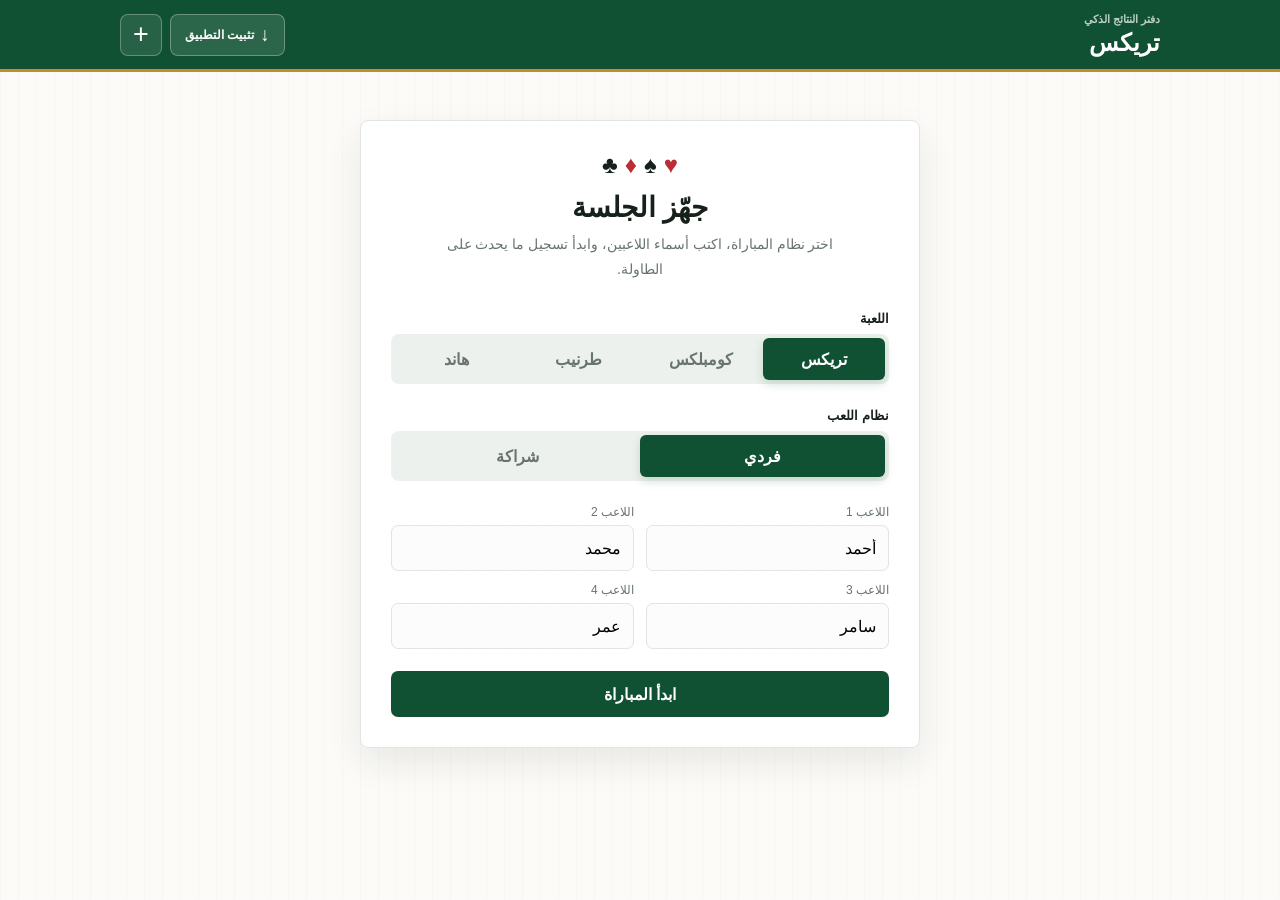
==== app.html @ 5139ea2a "feat: add landing page" ====
<!doctype html>
<html lang="ar" dir="rtl">
<head>
  <meta charset="utf-8">
  <meta name="viewport" content="width=device-width, initial-scale=1">
  <meta name="theme-color" content="#0f5132">
  <meta name="application-name" content="دفتر النتائج">
  <meta name="apple-mobile-web-app-capable" content="yes">
  <meta name="apple-mobile-web-app-status-bar-style" content="black-translucent">
  <meta name="apple-mobile-web-app-title" content="دفتر النتائج">
  <link rel="manifest" href="app.webmanifest">
  <link rel="icon" type="image/png" sizes="32x32" href="icons/icon-32.png">
  <link rel="apple-touch-icon" sizes="180x180" href="icons/icon-180.png">
  <title>دفتر تريكس</title>
  <link rel="stylesheet" href="styles.css">
</head>
<body>
  <header class="app-header">
    <div>
      <p class="eyebrow">دفتر النتائج الذكي</p>
      <h1>تريكس</h1>
    </div>
    <div class="header-actions">
      <button class="install-button" id="installAppButton" type="button">
        <span class="install-symbol" aria-hidden="true">↓</span>
        <span>تثبيت التطبيق</span>
      </button>
      <button class="icon-button" id="newGameButton" title="مباراة جديدة" aria-label="مباراة جديدة">
        <span aria-hidden="true">+</span>
      </button>
    </div>
  </header>

  <main>
    <section class="screen active" id="setupScreen">
      <div class="setup-intro">
        <div class="deck-mark" aria-hidden="true">
          <span class="red">♥</span><span>♠</span><span class="red">♦</span><span>♣</span>
        </div>
        <h2>جهّز الجلسة</h2>
        <p>اختر نظام المباراة، اكتب أسماء اللاعبين، وابدأ تسجيل ما يحدث على الطاولة.</p>
      </div>

      <div class="control-group">
        <span class="control-label">اللعبة</span>
        <div class="segmented game-segmented" role="radiogroup" aria-label="اللعبة">
          <button class="segment game-choice active" data-game="trix" role="radio" aria-checked="true">تريكس</button>
          <button class="segment game-choice" data-game="complex" role="radio" aria-checked="false">كومبلكس</button>
          <button class="segment game-choice" data-game="tarneeb" role="radio" aria-checked="false">طرنيب</button>
          <button class="segment game-choice" data-game="hand" role="radio" aria-checked="false">هاند</button>
        </div>
      </div>

      <div class="control-group" id="modeControl">
        <span class="control-label">نظام اللعب</span>
        <div class="segmented" role="radiogroup" aria-label="نظام اللعب">
          <button class="segment mode-choice active" data-mode="individual" role="radio" aria-checked="true">فردي</button>
          <button class="segment mode-choice" data-mode="partnership" role="radio" aria-checked="false">شراكة</button>
        </div>
      </div>

      <div class="control-group hidden" id="targetControl">
        <span class="control-label">تنتهي المباراة عند</span>
        <div class="segmented target-segmented" role="radiogroup" aria-label="نقاط نهاية المباراة">
          <button class="segment target-choice active" data-target="31" role="radio" aria-checked="true">31</button>
          <button class="segment target-choice" data-target="41" role="radio" aria-checked="false">41</button>
          <button class="segment target-choice" data-target="61" role="radio" aria-checked="false">61</button>
        </div>
      </div>

      <div class="control-group hidden" id="handEndControl">
        <span class="control-label">طريقة إنهاء هاند</span>
        <div class="segmented hand-end-segmented" role="radiogroup" aria-label="طريقة إنهاء هاند">
          <button class="segment hand-end-choice active" data-hand-end="manual" role="radio" aria-checked="true">يدوي</button>
          <button class="segment hand-end-choice" data-hand-end="five" role="radio" aria-checked="false">بعد 5 جولات</button>
          <button class="segment hand-end-choice" data-hand-end="minus200" role="radio" aria-checked="false">عند سالب 200</button>
        </div>
      </div>

      <div class="players-form" id="playersForm"></div>

      <button class="primary-button" id="startGameButton">ابدأ المباراة</button>
    </section>

    <section class="screen" id="gameScreen">
      <section class="score-strip" id="scoreStrip" aria-label="النتائج الحالية"></section>

      <div class="game-layout">
        <div class="game-main">
          <section class="round-picker">
            <div class="section-heading">
              <div>
                <p class="eyebrow">اختر الجولة</p>
                <h2 id="roundHeading">ماذا لعبتم؟</h2>
                <div class="kingdom-status" id="kingdomStatus"></div>
              </div>
              <span class="round-counter" id="roundCounter">0 جولة</span>
            </div>
            <div class="round-tabs" id="roundTabs"></div>
          </section>

          <section class="round-workspace" id="roundWorkspace"></section>

          <section class="history-section">
            <div class="section-heading compact">
              <div>
                <p class="eyebrow">سجل المباراة</p>
                <h2>الجولات السابقة</h2>
              </div>
              <button class="text-button" id="undoButton" disabled>تراجع</button>
            </div>
            <div class="history-list" id="historyList">
              <p class="empty-state">لم تُسجّل أي جولة بعد.</p>
            </div>
          </section>
        </div>

        <aside class="quick-guide" id="quickGuide">
          <button class="quick-guide-toggle" id="quickGuideToggle" aria-expanded="true">
            <span>دليل سريع</span>
            <span aria-hidden="true">⌃</span>
          </button>
          <div class="quick-guide-content" id="quickGuideContent"></div>
        </aside>
      </div>
    </section>
  </main>

  <div class="toast" id="toast" role="status" aria-live="polite"></div>

  <dialog id="iosInstallDialog">
    <div class="dialog-content install-dialog-content">
      <img src="icons/icon-180.png" alt="" class="install-dialog-icon">
      <h2>تثبيت التطبيق على الآيفون</h2>
      <ol class="install-steps">
        <li>افتح الموقع باستخدام متصفح سفاري.</li>
        <li>اضغط زر المشاركة أسفل الشاشة.</li>
        <li>اختر «إضافة إلى الشاشة الرئيسية» ثم اضغط «إضافة».</li>
      </ol>
      <button class="primary-button" id="closeIosInstallDialog" type="button">حسنًا</button>
    </div>
  </dialog>

  <dialog id="confirmDialog">
    <div class="dialog-content">
      <h2 id="dialogTitle">تأكيد الجولة</h2>
      <div id="dialogSummary"></div>
      <div class="dialog-actions">
        <button class="secondary-button" id="cancelDialogButton">عودة</button>
        <button class="primary-button" id="confirmDialogButton">حفظ الجولة</button>
      </div>
    </div>
  </dialog>

  <script src="scoring.js"></script>
  <script src="progression.js"></script>
  <script src="tarneeb-scoring.js"></script>
  <script src="hand-end.js"></script>
  <script src="complex-scoring.js"></script>
  <script src="app.js"></script>
</body>
</html>
---- styles.css ----
:root {
  --ink: #17211b;
  --muted: #68756d;
  --paper: #f5f2e9;
  --surface: #ffffff;
  --line: #dfe5df;
  --green: #0f5132;
  --green-soft: #e3f1e9;
  --gold: #c48a2c;
  --red: #ba2d35;
  --blue: #315a7d;
  --shadow: 0 14px 36px rgba(23, 33, 27, .09);
}

* { box-sizing: border-box; }

html { scroll-behavior: smooth; }

body {
  margin: 0;
  min-height: 100vh;
  background:
    linear-gradient(rgba(255,255,255,.72), rgba(255,255,255,.72)),
    repeating-linear-gradient(90deg, #e7e1d3 0, #e7e1d3 1px, transparent 1px, transparent 18px),
    var(--paper);
  color: var(--ink);
  font-family: "Segoe UI", Tahoma, Arial, sans-serif;
}

button, input { font: inherit; }
button { cursor: pointer; }
.hidden { display: none !important; }

.app-header {
  position: sticky;
  top: 0;
  z-index: 20;
  display: flex;
  align-items: center;
  justify-content: space-between;
  min-height: 72px;
  padding: 12px max(18px, calc((100vw - 1040px) / 2));
  color: #fff;
  background: var(--green);
  border-bottom: 3px solid var(--gold);
}

.app-header h1, .section-heading h2, .setup-intro h2 { margin: 0; }
.app-header h1 { font-size: 24px; letter-spacing: 0; }
.eyebrow { margin: 0 0 3px; color: inherit; font-size: 11px; font-weight: 700; opacity: .72; }

.header-actions {
  display: flex;
  align-items: center;
  gap: 8px;
}

.install-button {
  display: inline-flex;
  align-items: center;
  justify-content: center;
  min-height: 42px;
  padding: 0 14px;
  border: 1px solid rgba(255,255,255,.30);
  border-radius: 8px;
  color: #fff;
  background: rgba(255,255,255,.12);
  font-size: 12px;
  font-weight: 800;
}

.install-button:hover { background: rgba(255,255,255,.20); }
.install-symbol { margin-left: 6px; font-size: 19px; line-height: 1; }

.icon-button {
  width: 42px;
  height: 42px;
  border: 1px solid rgba(255,255,255,.28);
  border-radius: 8px;
  color: #fff;
  background: rgba(255,255,255,.10);
  font-size: 27px;
  line-height: 1;
}

main { width: min(1040px, 100%); margin: 0 auto; padding: 28px 18px 70px; }
.screen { display: none; }
.screen.active { display: block; }

#setupScreen {
  width: min(560px, 100%);
  margin: 20px auto 0;
  padding: 30px;
  background: rgba(255,255,255,.94);
  border: 1px solid var(--line);
  border-radius: 8px;
  box-shadow: var(--shadow);
}

.setup-intro { text-align: center; margin-bottom: 30px; }
.setup-intro h2 { margin-top: 12px; font-size: 28px; }
.setup-intro p { margin: 8px auto 0; max-width: 430px; color: var(--muted); line-height: 1.75; font-size: 14px; }
.deck-mark { display: flex; justify-content: center; gap: 7px; font-size: 24px; }
.red { color: var(--red); }

.control-group { margin-bottom: 24px; }
.control-label { display: block; margin-bottom: 8px; font-size: 13px; font-weight: 700; }
.segmented { display: grid; grid-template-columns: 1fr 1fr; padding: 4px; background: #edf1ed; border-radius: 8px; }
.game-segmented { grid-template-columns: repeat(4, 1fr); }
.target-segmented { grid-template-columns: repeat(3, 1fr); }
.hand-end-segmented { grid-template-columns: repeat(3, 1fr); }
.segment { min-height: 42px; border: 0; border-radius: 6px; color: var(--muted); background: transparent; font-weight: 700; }
.segment.active { color: #fff; background: var(--green); box-shadow: 0 4px 10px rgba(15,81,50,.18); }

.players-form { display: grid; grid-template-columns: 1fr 1fr; gap: 12px; margin-bottom: 22px; }
.player-field label { display: block; margin-bottom: 6px; color: var(--muted); font-size: 12px; }
.player-field input {
  width: 100%;
  min-height: 46px;
  padding: 0 12px;
  border: 1px solid var(--line);
  border-radius: 7px;
  outline: none;
  background: #fbfcfb;
}
.player-field input:focus { border-color: var(--green); box-shadow: 0 0 0 3px var(--green-soft); }
.team-hint { display: block; margin-top: 4px; color: var(--gold); font-size: 10px; font-weight: 700; }

.primary-button, .secondary-button {
  min-height: 46px;
  padding: 0 20px;
  border-radius: 7px;
  font-weight: 800;
}
.primary-button { width: 100%; border: 0; color: #fff; background: var(--green); }
.primary-button:disabled { cursor: not-allowed; opacity: .45; }
.secondary-button { border: 1px solid var(--line); color: var(--ink); background: #fff; }

.score-strip {
  display: grid;
  grid-template-columns: repeat(4, 1fr);
  gap: 8px;
  margin-bottom: 18px;
}
.score-strip.partnership { grid-template-columns: repeat(2, 1fr); }
.score-player {
  min-width: 0;
  padding: 12px 8px;
  text-align: center;
  background: #fff;
  border: 1px solid var(--line);
  border-top: 4px solid var(--green);
  border-radius: 7px;
  box-shadow: 0 6px 16px rgba(23,33,27,.05);
}
.score-player.team-b { border-top-color: var(--gold); }
.score-name { display: block; overflow: hidden; text-overflow: ellipsis; white-space: nowrap; color: var(--muted); font-size: 11px; }
.score-value { display: block; margin-top: 4px; font-size: 25px; font-weight: 900; direction: ltr; }

.game-layout { display: grid; grid-template-columns: minmax(0, 1fr) 235px; align-items: start; gap: 14px; }
.game-main { min-width: 0; }
.quick-guide {
  position: sticky;
  top: 90px;
  overflow: hidden;
  border: 1px solid #c7d9cb;
  border-radius: 8px;
  background: #f7fbf8;
  box-shadow: 0 8px 24px rgba(23,33,27,.05);
}
.quick-guide-toggle {
  width: 100%;
  min-height: 46px;
  display: flex;
  align-items: center;
  justify-content: space-between;
  padding: 0 14px;
  border: 0;
  color: #fff;
  background: var(--green);
  font-weight: 900;
}
.quick-guide-content { padding: 15px 14px; }
.quick-guide-content h3 { margin: 0 0 10px; font-size: 14px; }
.quick-guide-content ol { margin: 0; padding: 0 20px 0 0; }
.quick-guide-content li { margin-bottom: 9px; color: var(--muted); font-size: 11px; line-height: 1.65; }
.quick-guide-content p {
  margin: 12px 0 0;
  padding: 8px;
  border-right: 3px solid var(--gold);
  color: #6f5522;
  background: #fff8e8;
  font-size: 10px;
  line-height: 1.6;
}
.quick-guide.collapsed .quick-guide-content { display: none; }

.round-picker, .round-workspace, .history-section {
  margin-bottom: 18px;
  padding: 22px;
  background: rgba(255,255,255,.95);
  border: 1px solid var(--line);
  border-radius: 8px;
  box-shadow: 0 8px 24px rgba(23,33,27,.05);
}
.section-heading { display: flex; align-items: end; justify-content: space-between; gap: 16px; margin-bottom: 16px; }
.section-heading.compact { align-items: center; }
.section-heading h2 { font-size: 20px; }
.round-counter { color: var(--muted); font-size: 12px; }
.kingdom-status { display: flex; align-items: center; gap: 7px; flex-wrap: wrap; margin-top: 8px; }
.kingdom-status > span { color: var(--muted); font-size: 11px; font-weight: 700; }
.kingdom-owner {
  min-height: 28px;
  padding: 3px 9px;
  border: 1px solid #c9dacd;
  border-radius: 6px;
  color: var(--green);
  background: var(--green-soft);
  font-size: 10px;
  font-weight: 800;
}
.kingdom-owner:disabled { cursor: default; opacity: 1; }

.round-tabs {
  display: grid;
  grid-template-columns: repeat(5, 1fr);
  gap: 8px;
}
.round-tabs.tarneeb-tabs { grid-template-columns: repeat(4, 1fr); }
.round-tabs.hand-tabs { grid-template-columns: 1fr; }
.round-tabs.complex-tabs { grid-template-columns: repeat(2, 1fr); }
.round-tab {
  min-height: 72px;
  padding: 7px 4px;
  border: 1px solid var(--line);
  border-radius: 7px;
  color: var(--ink);
  background: #fff;
  font-size: 11px;
  font-weight: 800;
}
.round-tab .tab-symbol { display: block; margin-bottom: 4px; font-size: 25px; line-height: 1; }
.round-tab.active { color: #fff; border-color: var(--green); background: var(--green); }
.round-tab.completed {
  position: relative;
  color: #456052;
  border-color: #a8c5b1;
  background: #e4f1e8;
}
.round-tab.completed .red { color: #8f5f62; }
.completed-mark {
  position: absolute;
  top: 5px;
  left: 5px;
  display: flex;
  align-items: center;
  justify-content: center;
  width: 18px;
  height: 18px;
  border-radius: 50%;
  color: #fff;
  background: var(--green);
  font-size: 11px;
}

.workspace-head { margin-bottom: 18px; }
.workspace-head h3 { margin: 0 0 5px; font-size: 20px; }
.workspace-head p { margin: 0; color: var(--muted); font-size: 13px; line-height: 1.7; }
.workspace-actions { display: flex; gap: 8px; margin-top: 16px; }
.workspace-actions .primary-button { flex: 1; }
.workspace-actions .secondary-button { flex: 1; }
.finish-game-button { color: var(--red); border-color: #e1b9bc; }
.finish-game-button:disabled { cursor: not-allowed; color: var(--muted); border-color: var(--line); opacity: .55; }

.tarneeb-field { margin-bottom: 20px; }
.tarneeb-team-grid { display: grid; grid-template-columns: 1fr 1fr; gap: 8px; }
.bid-grid { display: grid; grid-template-columns: repeat(7, 1fr); gap: 6px; }
.bid-button {
  min-height: 52px; padding: 5px 2px; border: 1px solid var(--line); border-radius: 7px;
  color: var(--ink); background: #fff; font-size: 16px; font-weight: 900;
}
.bid-button strong, .bid-button small { display: block; }
.bid-button small { margin-top: 2px; font-size: 8px; }
.bid-button.active { color: #fff; border-color: var(--green); background: var(--green); }
.tarneeb-tricks { display: grid; grid-template-columns: 52px 90px 52px; align-items: center; justify-content: center; gap: 8px; direction: ltr; }
.tarneeb-tricks button {
  width: 52px; height: 48px; border: 1px solid var(--line); border-radius: 7px;
  color: var(--green); background: #fff; font-size: 26px;
}
.tarneeb-tricks strong { text-align: center; font-size: 38px; }
.tarneeb-tricks-summary { display: grid; grid-template-columns: 1fr 1fr; gap: 7px; margin-top: 10px; }
.tarneeb-tricks-summary span { padding: 8px; border-radius: 6px; background: #edf1ed; text-align: center; color: var(--muted); font-size: 11px; }
.tarneeb-tricks-summary b { color: var(--ink); font-size: 15px; }
.tarneeb-preview { display: grid; grid-template-columns: 1fr 1fr; gap: 7px; padding: 10px; border: 1px dashed #b8cabd; border-radius: 7px; background: #f1f8f3; }
.tarneeb-preview span { text-align: center; color: var(--muted); font-size: 11px; }
.tarneeb-preview strong { display: block; margin-top: 2px; color: var(--green); font-size: 17px; direction: ltr; }
.tarneeb-preview .full-row, .tarneeb-tricks-summary .full-row { grid-column: 1 / -1; }
.selection-warning { margin: 8px 0 0; color: var(--red); text-align: center; font-size: 10px; font-weight: 800; }
.selection-required { padding: 28px 12px; text-align: center; }
.selection-required > span {
  display: flex; align-items: center; justify-content: center;
  width: 50px; height: 50px; margin: 0 auto 12px; border-radius: 50%;
  color: #fff; background: var(--gold); font-size: 28px; font-weight: 900;
}
.selection-required h3 { margin: 0 0 6px; font-size: 18px; }
.selection-required p { margin: 0; color: var(--muted); font-size: 11px; line-height: 1.7; }

.hand-round-banner {
  padding: 13px;
  border: 1px solid #c7d9cb;
  border-radius: 7px;
  background: #f1f8f3;
  text-align: center;
}
.hand-round-banner strong { display: block; color: var(--green); font-size: 14px; }
.hand-round-banner span { display: block; margin-top: 3px; color: var(--muted); font-size: 10px; }
.hand-step { margin-bottom: 12px; padding: 14px; border: 1px solid var(--line); border-radius: 7px; background: #fafcfb; }
.hand-step-head { display: flex; align-items: flex-start; gap: 10px; margin-bottom: 12px; }
.hand-step-head > span {
  display: flex; align-items: center; justify-content: center; flex: 0 0 28px;
  width: 28px; height: 28px; border-radius: 50%; color: #fff; background: var(--green); font-size: 12px; font-weight: 900;
}
.hand-step-head h3 { margin: 0; font-size: 14px; }
.hand-step-head p { margin: 2px 0 0; color: var(--muted); font-size: 9px; }
.hand-maker-options { display: grid; grid-template-columns: repeat(5, 1fr); gap: 6px; }
.hand-score-entry-grid { display: grid; grid-template-columns: repeat(4, 1fr); gap: 9px; }
.hand-score-entry {
  min-width: 0;
  padding: 13px 10px;
  border: 1px solid var(--line);
  border-radius: 7px;
  background: #fafcfb;
  text-align: center;
}
.hand-score-entry > strong { display: block; overflow: hidden; text-overflow: ellipsis; white-space: nowrap; margin-bottom: 10px; font-size: 12px; }
.hand-entry-controls { display: grid; grid-template-columns: 66px 1fr; align-items: stretch; gap: 6px; }
.hand-sign-control { display: grid; grid-template-columns: 1fr 1fr; gap: 3px; }
.hand-sign-control button {
  min-height: 48px;
  padding: 2px;
  border: 1px solid var(--line);
  border-radius: 6px;
  color: var(--muted);
  background: #fff;
  font-size: 19px;
  font-weight: 900;
}
.hand-sign-control button.active.positive { color: #fff; border-color: var(--green); background: var(--green); }
.hand-sign-control button.active.negative { color: #fff; border-color: var(--red); background: var(--red); }
.hand-score-input { position: relative; }
.hand-score-input input {
  width: 100%;
  min-height: 48px;
  padding: 4px 8px 15px;
  border: 1px solid var(--line);
  border-radius: 6px;
  outline: none;
  background: #fff;
  text-align: center;
  font-size: 21px;
  font-weight: 900;
  direction: ltr;
}
.hand-score-input input:focus { border-color: var(--green); box-shadow: 0 0 0 3px var(--green-soft); }
.hand-score-input span { position: absolute; right: 0; bottom: 3px; left: 0; color: var(--muted); font-size: 8px; }
.hand-score-entry > small { display: block; margin-top: 7px; font-size: 9px; font-weight: 900; direction: rtl; }
.hand-score-entry > small.positive { color: var(--green); }
.hand-score-entry > small.negative { color: var(--red); }
.hand-step.save-step { background: #f1f8f3; border-color: #c7d9cb; }
.finish-hand-area { margin-top: 18px; padding-top: 14px; border-top: 1px solid var(--line); text-align: center; }
.finish-game-link { border: 0; color: var(--red); background: transparent; font-size: 11px; font-weight: 900; text-decoration: underline; text-underline-offset: 3px; }
.finish-game-link:disabled { cursor: not-allowed; color: var(--muted); opacity: .5; }
.finish-hand-area small { display: block; margin-top: 5px; color: var(--muted); font-size: 8px; }

.complex-part { margin-bottom: 13px; padding: 14px; border: 1px solid var(--line); border-radius: 7px; background: #fafcfb; }
.complex-part-title { display: flex; align-items: center; gap: 10px; margin-bottom: 12px; }
.complex-part-title .playing-card { width: 38px; height: 53px; font-size: 20px; }
.complex-part-title strong { font-size: 14px; }
.queen-mark, .counter-symbol {
  display: flex; align-items: center; justify-content: center;
  width: 38px; height: 45px; border: 1px solid #bdc6bf; border-radius: 6px;
  color: var(--ink); background: #fff; font-family: Georgia, serif; font-size: 22px; font-weight: 900;
}
.complex-player-choices { display: grid; grid-template-columns: repeat(4, 1fr); gap: 5px; }
.complex-double-toggle { margin-top: 10px; }
.complex-queens { display: grid; gap: 8px; }
.complex-queen {
  display: grid; grid-template-columns: 52px 1fr; align-items: start; gap: 9px;
  padding: 9px; border: 1px solid var(--line); border-radius: 7px; background: #fff;
}
.complex-queen > .playing-card { width: 46px; height: 64px; }
.complex-queen small { display: block; margin-bottom: 5px; color: var(--muted); font-size: 9px; }
.complex-queen-double { display: grid; grid-template-columns: repeat(5, 1fr); gap: 4px; margin-top: 6px; }
.complex-queen-double .choice-button, .complex-player-choices .choice-button { min-height: 34px; padding: 3px; font-size: 9px; }

.player-targets { display: grid; grid-template-columns: repeat(4, 1fr); gap: 10px; }
.player-target {
  min-width: 0;
  min-height: 116px;
  padding: 10px 7px;
  border: 1px solid var(--line);
  border-radius: 7px;
  background: #fafcfb;
  text-align: center;
}
.player-target.selected { border-color: var(--green); background: var(--green-soft); box-shadow: inset 0 0 0 2px rgba(15,81,50,.10); }
.player-target-name { display: block; overflow: hidden; text-overflow: ellipsis; white-space: nowrap; font-size: 12px; font-weight: 800; }
.target-card-area { display: flex; align-items: center; justify-content: center; min-height: 70px; margin-top: 7px; }

.playing-card {
  position: relative;
  display: inline-flex;
  align-items: center;
  justify-content: center;
  width: 49px;
  height: 68px;
  padding: 0;
  border: 1px solid #bdc6bf;
  border-radius: 6px;
  color: #101713;
  background: #fff;
  box-shadow: 0 5px 10px rgba(23,33,27,.13);
  font-family: Georgia, serif;
  font-size: 27px;
  font-weight: 700;
}
.playing-card.red-card { color: var(--red); }
.playing-card::before { content: attr(data-rank); position: absolute; top: 3px; right: 5px; font-size: 12px; }
.playing-card::after { content: attr(data-suit); position: absolute; bottom: 3px; left: 5px; font-size: 12px; }
.playing-card.assigned { outline: 3px solid var(--gold); transform: translateY(-2px); }
.playing-card.selected-card { outline: 3px solid var(--blue); transform: translateY(-4px); }
.playing-card.doubled::before { content: "×2"; color: #fff; background: var(--red); border-radius: 3px; padding: 1px 3px; font-family: Arial, sans-serif; font-size: 9px; }

.double-panel {
  display: flex;
  align-items: center;
  justify-content: space-between;
  gap: 12px;
  margin-bottom: 14px;
  padding: 10px 12px;
  border: 1px dashed #d3b06c;
  border-radius: 7px;
  background: #fffaf0;
}
.double-panel p { margin: 0; color: #6f5522; font-size: 12px; }
.switch { display: inline-flex; align-items: center; gap: 7px; font-size: 12px; font-weight: 800; }
.switch input { width: 18px; height: 18px; accent-color: var(--red); }
.doubler-select { display: none; grid-template-columns: repeat(4, 1fr); gap: 7px; margin-bottom: 14px; }
.doubler-select.visible { display: grid; }
.double-panel .doubler-select { flex: 1; margin-bottom: 0; }
.choice-button {
  min-height: 38px; border: 1px solid var(--line); border-radius: 6px;
  color: var(--ink); background: #fff; font-size: 11px; font-weight: 800;
}
.choice-button.active { color: #fff; border-color: var(--red); background: var(--red); }
.choice-button.active.safe { border-color: var(--green); background: var(--green); }
.queen-double-panel {
  margin-bottom: 16px;
  padding: 12px;
  border: 1px solid #e1c88f;
  border-radius: 7px;
  background: #fffaf0;
}
.queen-double-panel strong { display: block; margin-bottom: 9px; color: #6f5522; font-size: 12px; }
.queen-double-options { display: grid; grid-template-columns: repeat(5, 1fr); gap: 6px; }

.card-pool { display: flex; flex-wrap: wrap; justify-content: center; gap: 9px; margin-bottom: 18px; }
.card-pool .playing-card { cursor: grab; }
.assignment-grid { display: grid; grid-template-columns: repeat(4, 1fr); gap: 9px; }
.assignment-row {
  min-height: 118px;
  padding: 10px;
  border: 1px solid var(--line);
  border-radius: 7px;
  background: #fafcfb;
  text-align: center;
}
.assignment-row h4 { margin: 0 0 8px; overflow: hidden; text-overflow: ellipsis; white-space: nowrap; font-size: 12px; }
.assigned-cards { display: flex; flex-wrap: wrap; justify-content: center; gap: 4px; min-height: 70px; }
.assigned-cards .playing-card { width: 37px; height: 52px; font-size: 20px; }

.trick-stepper { display: grid; grid-template-columns: repeat(4, 1fr); gap: 10px; }
.stepper-player { padding: 13px 8px; text-align: center; border: 1px solid var(--line); border-radius: 7px; }
.stepper-player strong { display: block; overflow: hidden; text-overflow: ellipsis; white-space: nowrap; font-size: 12px; }
.stepper-controls { display: grid; grid-template-columns: 34px 1fr 34px; align-items: center; gap: 5px; margin-top: 10px; direction: ltr; }
.stepper-controls button { width: 34px; height: 34px; border: 1px solid var(--line); border-radius: 6px; background: #fff; font-size: 19px; }
.stepper-value { font-size: 21px; font-weight: 900; }
.stepper-total { margin-top: 12px; color: var(--muted); text-align: center; font-size: 12px; }

.game-finished { padding: 26px 10px; text-align: center; }
.game-finished > span {
  display: flex;
  align-items: center;
  justify-content: center;
  width: 54px;
  height: 54px;
  margin: 0 auto 12px;
  border-radius: 50%;
  color: #fff;
  background: var(--green);
  font-size: 28px;
}
.game-finished-label { margin: 0 0 8px; color: var(--muted); font-size: 12px; }
.game-finished h3 { margin: 0 0 6px; color: var(--green); font-size: 18px; }
.winner-name {
  display: block;
  margin: 0 auto;
  color: var(--ink);
  font-size: clamp(30px, 7vw, 52px);
  line-height: 1.35;
}
.winner-score { display: block; margin-top: 5px; color: var(--gold); font-size: 20px; font-weight: 900; direction: ltr; }
.final-ranking { width: min(520px, 100%); margin: 24px auto 0; border: 1px solid var(--line); border-radius: 7px; overflow: hidden; }
.final-ranking-row { display: grid; grid-template-columns: 30px 1fr auto; align-items: center; gap: 9px; padding: 10px 12px; border-bottom: 1px solid var(--line); background: #fff; text-align: right; }
.final-ranking-row:last-child { border-bottom: 0; }
.final-ranking-row > span { display: flex; align-items: center; justify-content: center; width: 24px; height: 24px; border-radius: 50%; color: var(--muted); background: #edf1ed; font-size: 11px; font-weight: 900; }
.final-ranking-row b { overflow: hidden; text-overflow: ellipsis; white-space: nowrap; font-size: 12px; }
.final-ranking-row strong { font-size: 14px; direction: ltr; }
.final-ranking-row.winner { background: #fff8e8; }
.final-ranking-row.winner > span { color: #fff; background: var(--gold); }

.rank-grid { display: grid; grid-template-columns: repeat(4, 1fr); gap: 9px; }
.rank-player { padding: 12px 8px; border: 1px solid var(--line); border-radius: 7px; background: #fff; text-align: center; }
.rank-player.selected { border-color: var(--gold); background: #fff8e8; }
.rank-number { display: flex; align-items: center; justify-content: center; width: 42px; height: 42px; margin: 0 auto 8px; border-radius: 50%; color: #fff; background: var(--green); font-size: 18px; font-weight: 900; }
.rank-player span { display: block; overflow: hidden; text-overflow: ellipsis; white-space: nowrap; font-size: 12px; font-weight: 800; }

.text-button { border: 0; color: var(--red); background: transparent; font-size: 12px; font-weight: 800; }
.text-button:disabled { color: #aeb6b0; cursor: not-allowed; }
.history-list { display: grid; gap: 8px; }
.history-totals {
  padding: 12px;
  border: 1px solid #c7d9cb;
  border-radius: 7px;
  background: #f1f8f3;
}
.history-totals-head { display: flex; align-items: center; justify-content: space-between; gap: 10px; margin-bottom: 10px; }
.history-totals-head strong { color: var(--green); font-size: 13px; }
.history-totals-head span { color: var(--muted); font-size: 10px; }
.history-total-grid { display: grid; grid-template-columns: repeat(4, minmax(0, 1fr)); gap: 6px; }
.history-total-grid.tarneeb-total-grid { grid-template-columns: repeat(2, minmax(0, 1fr)); }
.history-total-player {
  position: relative;
  min-width: 0;
  padding: 9px 5px;
  border: 1px solid var(--line);
  border-radius: 6px;
  background: #fff;
  text-align: center;
}
.history-total-player > span { display: block; overflow: hidden; text-overflow: ellipsis; white-space: nowrap; color: var(--muted); font-size: 10px; }
.history-total-player > strong { display: block; margin-top: 3px; font-size: 19px; direction: ltr; }
.history-total-player small { display: block; margin-top: 2px; color: var(--green); font-size: 8px; font-weight: 900; }
.history-total-player.leader { border-color: var(--gold); box-shadow: inset 0 3px 0 var(--gold); }
.history-kingdom { overflow: hidden; border: 1px solid var(--line); border-radius: 7px; background: #fff; }
.history-kingdom-head {
  display: flex;
  align-items: center;
  justify-content: space-between;
  gap: 12px;
  padding: 11px 12px;
  color: #fff;
  background: var(--green);
}
.history-kingdom-head strong { font-size: 12px; }
.history-kingdom-number {
  padding: 3px 8px;
  border: 1px solid rgba(255,255,255,.35);
  border-radius: 5px;
  background: rgba(255,255,255,.12);
  font-size: 11px;
  font-weight: 900;
}
.history-kingdom-rounds { display: grid; }
.history-item { display: grid; grid-template-columns: 120px 1fr; align-items: center; gap: 12px; padding: 11px 12px; border-bottom: 1px solid var(--line); background: #fbfcfb; }
.history-item:last-child { border-bottom: 0; }
.history-round-name { display: flex; align-items: center; gap: 8px; }
.history-round-name > span {
  display: flex;
  align-items: center;
  justify-content: center;
  width: 23px;
  height: 23px;
  border-radius: 50%;
  color: var(--green);
  background: var(--green-soft);
  font-size: 11px;
  font-weight: 900;
}
.history-round-name strong { font-size: 12px; }
.history-round-name small { display: block; margin-top: 2px; color: var(--muted); font-size: 8px; }
.history-round-name small.hand-badge {
  display: inline-block;
  padding: 2px 6px;
  border-radius: 4px;
  color: #7a4e00;
  background: #fff0c9;
  font-weight: 900;
}
.history-scores { display: grid; grid-template-columns: repeat(4, minmax(0, 1fr)); gap: 5px; color: var(--muted); font-size: 10px; }
.history-scores span { min-width: 0; padding: 5px; border-radius: 5px; background: #edf1ed; text-align: center; direction: rtl; }
.history-scores b { display: block; overflow: hidden; text-overflow: ellipsis; white-space: nowrap; margin-bottom: 2px; color: var(--ink); font-weight: 800; }
.tarneeb-history-scores { grid-template-columns: repeat(2, minmax(0, 1fr)); }
.empty-state { margin: 8px 0; color: var(--muted); text-align: center; font-size: 12px; }

.toast {
  position: fixed;
  bottom: 22px;
  left: 50%;
  z-index: 50;
  max-width: calc(100vw - 32px);
  padding: 11px 16px;
  border-radius: 7px;
  color: #fff;
  background: #17211b;
  box-shadow: var(--shadow);
  opacity: 0;
  pointer-events: none;
  transform: translate(-50%, 12px);
  transition: .2s ease;
  font-size: 12px;
}
.toast.show { opacity: 1; transform: translate(-50%, 0); }

dialog { width: min(460px, calc(100% - 28px)); padding: 0; border: 0; border-radius: 8px; box-shadow: 0 28px 80px rgba(0,0,0,.24); }
dialog::backdrop { background: rgba(10,20,14,.56); }
.dialog-content { padding: 24px; }
.dialog-content h2 { margin: 0 0 14px; font-size: 20px; }
.dialog-score-row { display: flex; justify-content: space-between; gap: 10px; padding: 8px 0; border-bottom: 1px solid var(--line); font-size: 13px; }
.dialog-actions { display: grid; grid-template-columns: 1fr 1fr; gap: 9px; margin-top: 20px; }
.install-dialog-content { text-align: center; }
.install-dialog-icon { width: 86px; height: 86px; border-radius: 18px; }
.install-dialog-content h2 { margin-top: 12px; }
.install-steps {
  margin: 18px 0 22px;
  padding-right: 22px;
  color: var(--muted);
  text-align: right;
  line-height: 1.9;
  font-size: 13px;
}
.install-dialog-content .primary-button { width: 100%; }

@media (max-width: 720px) {
  main { padding: 16px 10px 56px; }
  #setupScreen { margin-top: 8px; padding: 22px 16px; }
  .app-header { min-height: 62px; padding-inline: 14px; }
  .install-button {
    width: 42px;
    padding: 0;
  }
  .install-button span:last-child { display: none; }
  .install-symbol { margin: 0; }
  .score-strip { position: sticky; top: 68px; z-index: 15; gap: 4px; }
  .score-player { padding: 8px 4px; }
  .score-name { font-size: 9px; }
  .score-value { font-size: 18px; }
  .game-layout { display: flex; flex-direction: column; gap: 10px; }
  .game-main { width: 100%; }
  .quick-guide { position: static; order: -1; width: 100%; }
  .quick-guide-content { padding: 12px; }
  .quick-guide-content ol { display: grid; grid-template-columns: 1fr 1fr; gap: 6px 16px; }
  .quick-guide-content li { margin-bottom: 0; font-size: 10px; }
  .round-picker, .round-workspace, .history-section { padding: 15px 11px; }
  .round-tabs { gap: 5px; }
  .round-tabs.tarneeb-tabs { grid-template-columns: repeat(4, 1fr); }
  .round-tabs.hand-tabs { grid-template-columns: 1fr; }
  .round-tabs.complex-tabs { grid-template-columns: repeat(2, 1fr); }
  .round-tab { min-height: 63px; font-size: 9px; }
  .round-tab .tab-symbol { font-size: 21px; }
  .player-targets, .assignment-grid, .trick-stepper, .rank-grid { grid-template-columns: 1fr 1fr; }
  .player-target { min-height: 105px; }
  .double-panel { align-items: flex-start; flex-direction: column; }
  .doubler-select { grid-template-columns: 1fr 1fr; }
  .queen-double-options { grid-template-columns: 1fr 1fr; }
  .workspace-actions { flex-direction: column; }
  .bid-grid { grid-template-columns: repeat(4, 1fr); }
  .tarneeb-team-grid, .tarneeb-tricks-summary, .tarneeb-preview { grid-template-columns: 1fr; }
  .hand-score-entry-grid { grid-template-columns: 1fr 1fr; }
  .hand-maker-options { grid-template-columns: 1fr 1fr; }
  .complex-player-choices { grid-template-columns: 1fr 1fr; }
  .complex-queen-double { grid-template-columns: 1fr 1fr; }
  .history-item { grid-template-columns: 1fr; gap: 8px; }
  .history-scores { grid-template-columns: 1fr 1fr; }
  .history-kingdom-head { align-items: flex-start; flex-direction: column; gap: 6px; }
  .history-total-grid { grid-template-columns: 1fr 1fr; }
}

@media (max-width: 380px) {
  .app-header h1 { font-size: 20px; }
  .app-header .eyebrow { font-size: 9px; }
  .players-form { grid-template-columns: 1fr; }
  .round-tab { padding-inline: 2px; }
  .hand-score-entry-grid { grid-template-columns: 1fr; }
}

@media (prefers-reduced-motion: reduce) {
  *, *::before, *::after { scroll-behavior: auto !important; transition: none !important; }
}
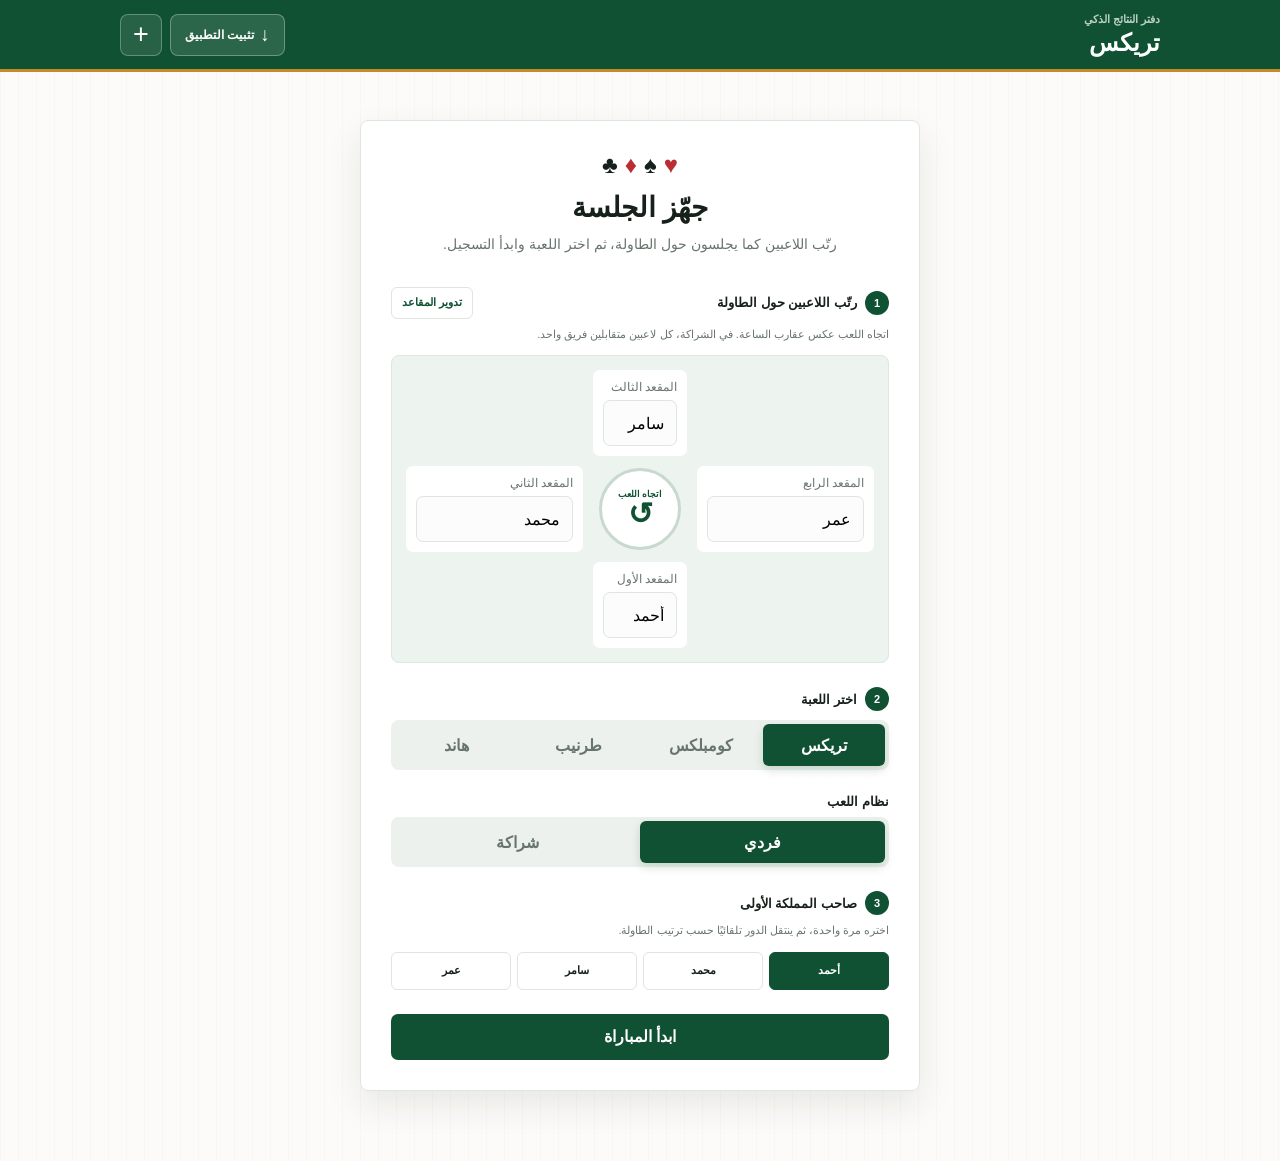
==== commit ce4574be: "feat: add table seating and player order" ====
--- a/app.html
+++ b/app.html
@@ -38,11 +38,28 @@
           <span class="red">♥</span><span>♠</span><span class="red">♦</span><span>♣</span>
         </div>
         <h2>جهّز الجلسة</h2>
-        <p>اختر نظام المباراة، اكتب أسماء اللاعبين، وابدأ تسجيل ما يحدث على الطاولة.</p>
+        <p>رتّب اللاعبين كما يجلسون حول الطاولة، ثم اختر اللعبة وابدأ التسجيل.</p>
+      </div>
+
+      <div class="control-group table-control">
+        <div class="control-heading">
+          <div>
+            <span class="step-number">1</span>
+            <span class="control-label">رتّب اللاعبين حول الطاولة</span>
+          </div>
+          <button class="small-action" id="rotateSeatsButton" type="button">تدوير المقاعد</button>
+        </div>
+        <p class="control-help">اتجاه اللعب عكس عقارب الساعة. في الشراكة، كل لاعبين متقابلين فريق واحد.</p>
+        <div class="players-form table-seats" id="playersForm"></div>
       </div>
 
       <div class="control-group">
-        <span class="control-label">اللعبة</span>
+        <div class="control-heading">
+          <div>
+            <span class="step-number">2</span>
+            <span class="control-label">اختر اللعبة</span>
+          </div>
+        </div>
         <div class="segmented game-segmented" role="radiogroup" aria-label="اللعبة">
           <button class="segment game-choice active" data-game="trix" role="radio" aria-checked="true">تريكس</button>
           <button class="segment game-choice" data-game="complex" role="radio" aria-checked="false">كومبلكس</button>
@@ -77,7 +94,16 @@
         </div>
       </div>
 
-      <div class="players-form" id="playersForm"></div>
+      <div class="control-group" id="starterControl">
+        <div class="control-heading">
+          <div>
+            <span class="step-number">3</span>
+            <span class="control-label">صاحب المملكة الأولى</span>
+          </div>
+        </div>
+        <p class="control-help">اختره مرة واحدة، ثم ينتقل الدور تلقائيًا حسب ترتيب الطاولة.</p>
+        <div class="starter-options" id="starterOptions"></div>
+      </div>
 
       <button class="primary-button" id="startGameButton">ابدأ المباراة</button>
     </section>
@@ -157,6 +183,7 @@
   <script src="tarneeb-scoring.js"></script>
   <script src="hand-end.js"></script>
   <script src="complex-scoring.js"></script>
+  <script src="seating.js"></script>
   <script src="app.js"></script>
 </body>
 </html>
--- a/styles.css
+++ b/styles.css
@@ -19,6 +19,7 @@
 body {
   margin: 0;
   min-height: 100vh;
+  overflow-x: hidden;
   background:
     linear-gradient(rgba(255,255,255,.72), rgba(255,255,255,.72)),
     repeating-linear-gradient(90deg, #e7e1d3 0, #e7e1d3 1px, transparent 1px, transparent 18px),
@@ -105,6 +106,43 @@
 
 .control-group { margin-bottom: 24px; }
 .control-label { display: block; margin-bottom: 8px; font-size: 13px; font-weight: 700; }
+.control-heading {
+  display: flex;
+  align-items: center;
+  justify-content: space-between;
+  gap: 12px;
+  margin-bottom: 9px;
+}
+.control-heading > div { display: flex; align-items: center; gap: 8px; }
+.control-heading .control-label { margin: 0; }
+.step-number {
+  display: inline-flex;
+  align-items: center;
+  justify-content: center;
+  width: 24px;
+  height: 24px;
+  border-radius: 50%;
+  color: #fff;
+  background: var(--green);
+  font-size: 11px;
+  font-weight: 900;
+}
+.control-help {
+  margin: -2px 0 12px;
+  color: var(--muted);
+  font-size: 11px;
+  line-height: 1.6;
+}
+.small-action {
+  min-height: 32px;
+  padding: 0 10px;
+  border: 1px solid var(--line);
+  border-radius: 6px;
+  color: var(--green);
+  background: #fff;
+  font-size: 11px;
+  font-weight: 800;
+}
 .segmented { display: grid; grid-template-columns: 1fr 1fr; padding: 4px; background: #edf1ed; border-radius: 8px; }
 .game-segmented { grid-template-columns: repeat(4, 1fr); }
 .target-segmented { grid-template-columns: repeat(3, 1fr); }
@@ -112,10 +150,54 @@
 .segment { min-height: 42px; border: 0; border-radius: 6px; color: var(--muted); background: transparent; font-weight: 700; }
 .segment.active { color: #fff; background: var(--green); box-shadow: 0 4px 10px rgba(15,81,50,.18); }
 
-.players-form { display: grid; grid-template-columns: 1fr 1fr; gap: 12px; margin-bottom: 22px; }
+.players-form { margin-bottom: 22px; }
+.table-seats {
+  display: grid;
+  grid-template-columns: minmax(0, 1fr) 94px minmax(0, 1fr);
+  grid-template-areas:
+    ". top ."
+    "left center right"
+    ". bottom .";
+  align-items: center;
+  gap: 10px;
+  padding: 14px;
+  border: 1px solid var(--line);
+  border-radius: 8px;
+  background: #edf3ee;
+}
+.seat-top { grid-area: top; }
+.seat-right { grid-area: right; }
+.seat-bottom { grid-area: bottom; }
+.seat-left { grid-area: left; }
+.table-center {
+  grid-area: center;
+  display: flex;
+  align-items: center;
+  justify-content: center;
+  flex-direction: column;
+  width: 82px;
+  height: 82px;
+  margin: auto;
+  border: 3px solid #c8d9cf;
+  border-radius: 50%;
+  color: var(--green);
+  background: #fff;
+}
+.table-center span { font-size: 9px; font-weight: 800; }
+.table-center strong { font-size: 30px; line-height: 1; }
+.table-seat {
+  min-width: 0;
+  padding: 8px;
+  border: 2px solid transparent;
+  border-radius: 7px;
+  background: #fff;
+}
+.table-seat.team-a { border-color: #a8c9b6; }
+.table-seat.team-b { border-color: #d8c394; }
 .player-field label { display: block; margin-bottom: 6px; color: var(--muted); font-size: 12px; }
 .player-field input {
   width: 100%;
+  min-width: 0;
   min-height: 46px;
   padding: 0 12px;
   border: 1px solid var(--line);
@@ -125,6 +207,7 @@
 }
 .player-field input:focus { border-color: var(--green); box-shadow: 0 0 0 3px var(--green-soft); }
 .team-hint { display: block; margin-top: 4px; color: var(--gold); font-size: 10px; font-weight: 700; }
+.starter-options { display: grid; grid-template-columns: repeat(4, 1fr); gap: 6px; }
 
 .primary-button, .secondary-button {
   min-height: 46px;
@@ -643,7 +726,7 @@
 
 @media (max-width: 720px) {
   main { padding: 16px 10px 56px; }
-  #setupScreen { margin-top: 8px; padding: 22px 16px; }
+  #setupScreen { width: min(620px, 100%); margin-top: 8px; padding: 22px 16px; }
   .app-header { min-height: 62px; padding-inline: 14px; }
   .install-button {
     width: 42px;
@@ -684,12 +767,27 @@
   .history-scores { grid-template-columns: 1fr 1fr; }
   .history-kingdom-head { align-items: flex-start; flex-direction: column; gap: 6px; }
   .history-total-grid { grid-template-columns: 1fr 1fr; }
+  .table-seats {
+    grid-template-columns: minmax(0, 1fr) 62px minmax(0, 1fr);
+    gap: 7px;
+    padding: 10px 7px;
+  }
+  .table-center { width: 58px; height: 58px; }
+  .table-center strong { font-size: 24px; }
+  .table-seat { padding: 6px; }
+  .table-seat input { min-height: 40px; padding-inline: 7px; font-size: 12px; }
+  .table-seat label, .team-hint { font-size: 9px; }
+  .starter-options { grid-template-columns: 1fr 1fr; }
+  .game-segmented { grid-template-columns: 1fr 1fr; }
+  .game-segmented .segment { min-width: 0; }
 }
 
 @media (max-width: 380px) {
   .app-header h1 { font-size: 20px; }
   .app-header .eyebrow { font-size: 9px; }
-  .players-form { grid-template-columns: 1fr; }
+  .table-seats { grid-template-columns: minmax(0, 1fr) 52px minmax(0, 1fr); }
+  .table-center { width: 48px; height: 48px; }
+  .table-center span { display: none; }
   .round-tab { padding-inline: 2px; }
   .hand-score-entry-grid { grid-template-columns: 1fr; }
 }
